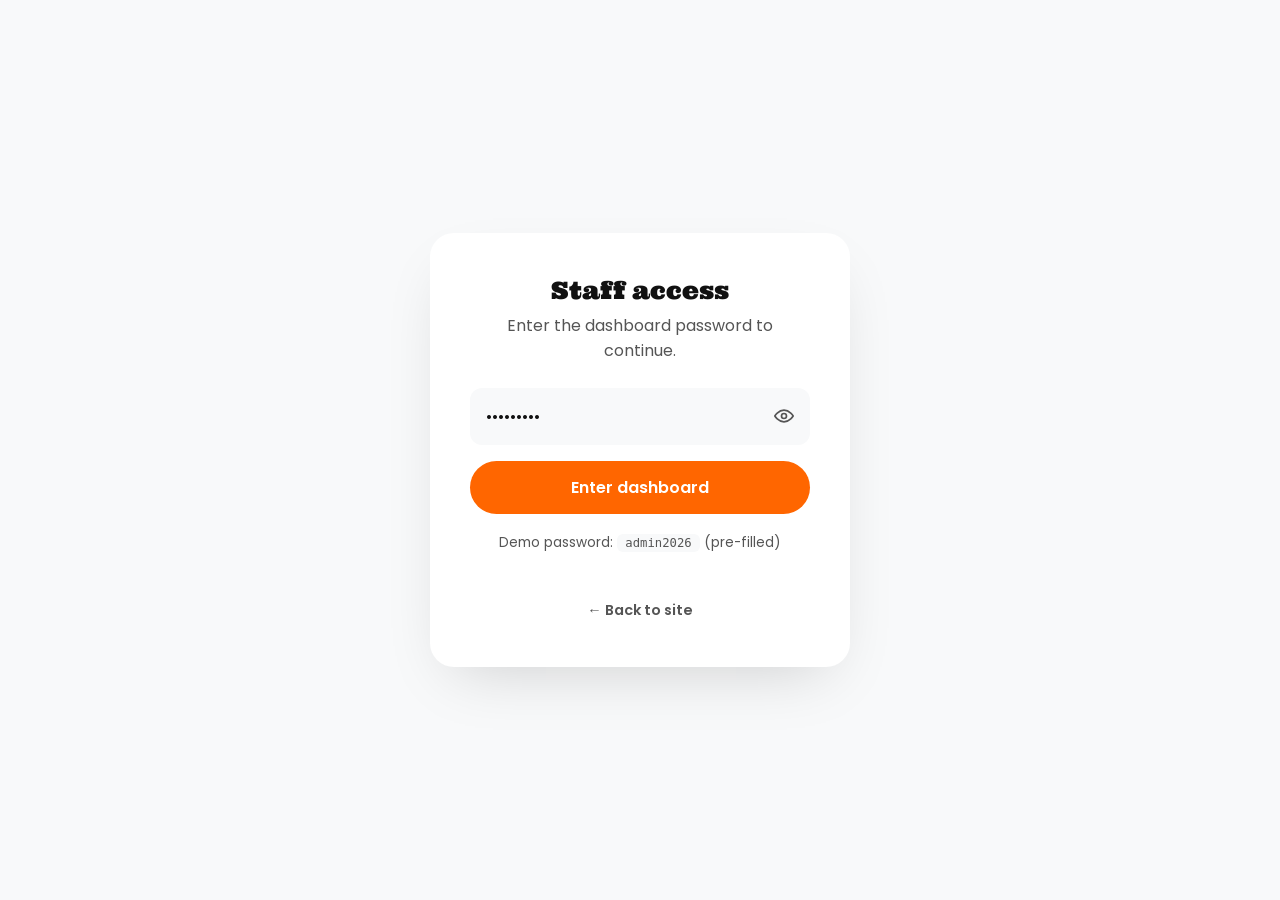
==== admin.html @ 736d75df "Chez Stanley — static resto-bar demo site Storefront (index.html) + staff dashboard (admin.html), pu" ====
<!DOCTYPE html>
<html lang="en">
<head>
    <meta charset="UTF-8">
    <meta name="viewport" content="width=device-width, initial-scale=1.0">
    <title>Chez Stanley · Admin</title>
    <link rel="stylesheet" href="style.css?v=44">
    <link rel="stylesheet" href="admin.css?v=7">
    <link href="https://fonts.googleapis.com/css2?family=Poppins:wght@400;600;700&family=Ultra&display=swap" rel="stylesheet">
</head>
<body class="admin">

    <!-- Login gate -->
    <div id="admin-gate" class="admin-gate">
        <div class="admin-gate-card">
            <h1>Staff access</h1>
            <p>Enter the dashboard password to continue.</p>
            <div class="pass-field">
                <input type="password" id="admin-pass" aria-label="Dashboard password" autocomplete="off" />
                <button type="button" id="admin-pass-toggle" class="pass-toggle" aria-label="Show password" aria-pressed="false">
                    <svg class="icon-eye" viewBox="0 0 24 24" width="20" height="20" fill="none" stroke="currentColor" stroke-width="2" stroke-linecap="round" stroke-linejoin="round" aria-hidden="true">
                        <path d="M1 12s4-7 11-7 11 7 11 7-4 7-11 7-11-7-11-7z" />
                        <circle cx="12" cy="12" r="3" />
                    </svg>
                    <svg class="icon-eye-off hidden" viewBox="0 0 24 24" width="20" height="20" fill="none" stroke="currentColor" stroke-width="2" stroke-linecap="round" stroke-linejoin="round" aria-hidden="true">
                        <path d="M17.94 17.94A10.07 10.07 0 0 1 12 20C5 20 1 12 1 12a18.45 18.45 0 0 1 5.06-5.94M9.9 4.24A9.12 9.12 0 0 1 12 4c7 0 11 8 11 8a18.5 18.5 0 0 1-2.16 3.19m-6.72-1.07a3 3 0 1 1-4.24-4.24" />
                        <line x1="1" y1="1" x2="23" y2="23" />
                    </svg>
                </button>
            </div>
            <button id="admin-enter" class="btn primary-btn full-width">Enter dashboard</button>
            <p id="admin-error" class="admin-error hidden">That password doesn't match. Try again.</p>
            <p class="admin-hint">Demo password: <code>admin2026</code> (pre-filled)</p>
            <a class="admin-back" href="index.html">&larr; Back to site</a>
        </div>
    </div>

    <!-- Dashboard -->
    <div id="admin-app" class="admin-app hidden">
        <header class="admin-header">
            <div class="admin-brand">Chez Stanley <span>Admin</span></div>
            <div class="admin-header-actions">
                <a href="index.html" class="nav-btn">View site</a>
                <button id="admin-logout" class="nav-btn">Log out</button>
            </div>
        </header>

        <main class="admin-main">
            <section class="kpi-row" id="kpi-row"></section>

            <section class="admin-block">
                <div class="admin-block-head">
                    <h2>Orders</h2>
                    <div class="admin-block-actions">
                        <button id="gen-order" class="btn secondary-btn">+ Generate sample order</button>
                    </div>
                </div>
                <div class="orders-board" id="orders-board"></div>
                <p class="board-empty hidden" id="board-empty">No orders yet. Place one on the site, or generate a sample.</p>
            </section>

            <section class="admin-block">
                <div class="admin-block-head">
                    <h2>Reservations</h2>
                    <div class="admin-block-actions">
                        <button id="gen-reservation" class="btn secondary-btn">+ Generate sample booking</button>
                    </div>
                </div>
                <div class="table-wrap">
                    <table class="users-table res-table" id="res-table"></table>
                </div>
                <p class="board-empty hidden" id="res-empty">No reservations yet. Book one from the site, or generate a sample.</p>
            </section>

            <section class="admin-block">
                <div class="admin-block-head">
                    <h2>Loyalty members</h2>
                    <button id="reset-demo" class="btn secondary-btn danger">Reset demo data</button>
                </div>
                <div class="table-wrap">
                    <table class="users-table" id="users-table"></table>
                </div>
                <p class="board-empty hidden" id="users-empty">No members yet. They're created when someone signs in on the site.</p>
            </section>
        </main>
    </div>

    <script src="store.js?v=14"></script>
    <script src="admin.js?v=6"></script>
</body>
</html>
---- style.css ----
:root {
    --primary: #FF6600; /* Orange */
    --primary-hover: #E55C00;
    --bg-color: #FFFFFF;
    --text-color: #111111;
    --bg-secondary: #F8F9FA;
    --text-secondary: #555555;
    --font-main: 'Poppins', sans-serif;        /* body, descriptions, UI */
    --font-display: 'Ultra', 'Georgia', serif; /* h1 / h2 / important phrases */
    --nav-h: 92px;                             /* fixed navbar height (desktop) */
}

* {
    margin: 0;
    padding: 0;
    box-sizing: border-box;
}

/* In-page navigation: ScrollSmoother (script.js) drives the actual smooth scroll
   for anchor clicks; this CSS is the fallback for history / back-forward nav. */
html {
    scroll-behavior: smooth;
    scroll-padding-top: var(--nav-h);
}

@media (max-width: 768px) {
    :root {
        --nav-h: 68px;
    }
}

/* Entrance animations: hide animatable elements before GSAP runs so they never
   flash visible-then-hidden. The <head> inline script adds .gsap; if GSAP fails
   to load, initAnimations() removes it and everything shows normally. */
html.gsap .reveal,
html.gsap .line,
html.gsap .text {
    opacity: 0;
}

body {
    font-family: var(--font-main);
    background-color: var(--bg-color);
    color: var(--text-color);
    line-height: 1.6;
}

/* Typography */
h1, h2, h3 {
    font-weight: 700;
    line-height: 1.2;
}

/* Ultra is a heavy slab display face — h1, h2 and anything marked .display.
   h3 and everything else stays on Poppins (--font-main). */
h1, h2, .display {
    font-family: var(--font-display);
    font-weight: 400; /* Ultra ships a single weight */
    line-height: 1.15;
    letter-spacing: -0.005em;
}

h1 span {
    color: var(--primary);
}

/* ScrollSmoother scaffold: navbar, footer + modals live OUTSIDE #smooth-wrapper
   (transformed content can't hold position:sticky). The wrapper sits ABOVE the
   fixed footer so the page scrolls up and "reveals" the footer underneath. */
#smooth-wrapper {
    overflow: hidden;
    position: relative;
    z-index: 1;
}

#smooth-content {
    padding-top: var(--nav-h);
    padding-bottom: 80vh; /* reveal window — matches the footer height (set exactly in JS) */
}

/* Navbar — fixed (was sticky; sticky breaks inside ScrollSmoother's content) */
.navbar {
    display: flex;
    justify-content: space-between;
    align-items: center;
    padding: 20px 5%;
    position: fixed;
    top: 0;
    left: 0;
    right: 0;
    background-color: var(--bg-color);
    z-index: 100;
}


.nav-brand {
    font-size: 1.5rem;
    font-weight: 700;
}

a.nav-brand {
    display: inline-flex;
    align-items: center;
    text-decoration: none;
    flex-shrink: 0;
}

.nav-brand img {
    height: 52px;
    width: auto;
    display: block;
}

.nav-links {
    display: flex;
    gap: 24px;
    align-items: center;
}

.nav-links a {
    text-decoration: none;
    color: var(--text-color);
    font-weight: 600;
    transition: color 0.2s;
}

.nav-links a:hover {
    color: var(--primary);
}

/* Hamburger menu at EVERY breakpoint. The drawer (About / Gallery / Visit) drops
   as a full-width panel below the navbar; Menu, Sign In and the plate stay inline. */
.nav-toggle {
    display: flex;
    flex-direction: column;
    justify-content: center;
    gap: 5px;
    width: 40px;
    height: 40px;
    padding: 9px;
    background: none;
    border: none;
    cursor: pointer;
}

/* Full-width panel that slides + fades open from under the navbar. Pure CSS so
   it never depends on the JS animation loop. It's always in the DOM; visibility
   is toggled so it can transition (display can't). */
.nav-drawer {
    position: absolute;
    top: 100%;
    left: 0;
    right: 0;
    display: flex;
    flex-direction: column;
    gap: 2px;
    padding: 10px 5% 22px;
    background-color: var(--bg-color);
    box-shadow: 0 22px 28px -16px rgba(0, 0, 0, 0.22);
    z-index: 200;
    opacity: 0;
    visibility: hidden;
    transform: translateY(-14px);
    pointer-events: none;
    transition:
        opacity 0.26s ease,
        transform 0.4s cubic-bezier(0.16, 1, 0.3, 1),
        visibility 0s linear 0.4s;
}

.nav-drawer.open {
    opacity: 1;
    visibility: visible;
    transform: translateY(0);
    pointer-events: auto;
    transition:
        opacity 0.26s ease,
        transform 0.42s cubic-bezier(0.16, 1, 0.3, 1),
        visibility 0s;
}

.nav-drawer a {
    padding: 15px 10px;
    border-radius: 10px;
    font-size: 1.05rem;
    /* staggered rise-in, driven by .open + per-item transition-delay */
    opacity: 0;
    transform: translateY(12px);
    transition: opacity 0.3s ease, transform 0.34s cubic-bezier(0.16, 1, 0.3, 1);
}

.nav-drawer.open a {
    opacity: 1;
    transform: translateY(0);
}

.nav-drawer.open a:nth-child(1) { transition-delay: 0.05s; }
.nav-drawer.open a:nth-child(2) { transition-delay: 0.11s; }
.nav-drawer.open a:nth-child(3) { transition-delay: 0.17s; }
.nav-drawer.open a:nth-child(4) { transition-delay: 0.23s; }

.nav-drawer a:hover {
    background-color: var(--bg-secondary);
}

.nav-toggle span {
    display: block;
    width: 100%;
    height: 2px;
    border-radius: 2px;
    background-color: var(--text-color);
    transition: transform 0.25s ease, opacity 0.2s ease;
}

.nav-toggle.is-open span:nth-child(1) {
    transform: translateY(7px) rotate(45deg);
}

.nav-toggle.is-open span:nth-child(2) {
    opacity: 0;
}

.nav-toggle.is-open span:nth-child(3) {
    transform: translateY(-7px) rotate(-45deg);
}

.nav-btn {
    background: none;
    border: none;
    font-family: var(--font-main);
    font-weight: 600;
    font-size: 1rem;
    cursor: pointer;
}

.orange-btn {
    background-color: var(--primary);
    color: white;
    padding: 8px 16px;
    border-radius: 50px;
}

/* "Your plate" — replaces the shopping-cart button. Icon + count badge. */
.plate-btn {
    position: relative;
    display: flex;
    align-items: center;
    padding: 6px;
    background: none;
    border: none;
    cursor: pointer;
    color: var(--text-color);
    transition: color 0.2s, transform 0.15s;
}

.plate-btn:hover {
    color: var(--primary);
}

.plate-icon {
    width: 30px;
    height: 26px;
    display: block;
}

.plate-count {
    position: absolute;
    top: -4px;
    right: -7px;
    min-width: 18px;
    height: 18px;
    padding: 0 4px;
    display: flex;
    align-items: center;
    justify-content: center;
    background-color: var(--primary);
    color: #fff;
    font-size: 0.68rem;
    font-weight: 700;
    line-height: 1;
    border-radius: 50px;
}

.plate-count.is-empty {
    display: none;
}

/* Buttons */
.btn {
    display: inline-block;
    padding: 14px 28px;
    border-radius: 50px;
    text-decoration: none;
    font-weight: 600;
    font-size: 1rem;
    font-family: var(--font-main); /* <button> doesn't inherit body font */
    text-align: center;
    cursor: pointer;
    border: none;
    transition: background-color 0.2s, transform 0.1s;
}

.btn:active {
    transform: scale(0.98);
}

.primary-btn {
    background-color: var(--primary);
    color: white;
}

.primary-btn:hover {
    background-color: var(--primary-hover);
}

.secondary-btn {
    background-color: var(--bg-secondary);
    color: var(--text-color);
}

.secondary-btn:hover {
    background-color: #EEEEEE;
}

.full-width {
    width: 100%;
}

.mt-4 {
    margin-top: 16px;
}

/* Utility: toggled by JS (auth form vs. dashboard). Needs !important to beat #id selectors. */
.hidden {
    display: none !important;
}

/* Hero Section — background video + dark overlay */
.hero {
    position: relative;
    overflow: hidden;
    min-height: 84vh;
    display: flex;
    align-items: center;
    justify-content: center;
    text-align: center;
    padding: 0 5%;
    background-color: var(--text-color); /* fallback if the video/poster fail */
    color: #fff;
}

.hero-video {
    position: absolute;
    inset: 0;
    width: 100%;
    height: 100%;
    object-fit: cover;
    z-index: 0;
}

.hero-overlay {
    position: absolute;
    inset: 0;
    z-index: 1;
    background:
        linear-gradient(180deg, rgba(18, 11, 6, 0.55) 0%, rgba(18, 11, 6, 0.72) 100%),
        rgba(241, 90, 12, 0.12); /* faint brand warmth */
}

.hero-content {
    position: relative;
    z-index: 2;
    max-width: 820px;
}

.hero h1 {
    font-size: clamp(2rem, 5vw, 3.6rem);
    margin-bottom: 24px;
}

.hero p {
    font-size: 1.2rem;
    color: rgba(255, 255, 255, 0.9);
    margin-bottom: 40px;
}

.hero-actions {
    display: flex;
    gap: 16px;
    justify-content: center;
    flex-wrap: wrap;
}

/* White pill so the secondary CTA reads over the video */
.hero-actions .secondary-btn {
    background-color: #fff;
    color: var(--text-color);
}

.hero-actions .secondary-btn:hover {
    background-color: #fff;
    color: var(--primary);
}

/* Sections — generous vertical rhythm, dialed down per breakpoint */
section {
    padding: 128px 5%;
}

/* Tablet */
@media (max-width: 1024px) {
    section {
        padding: 96px 6%;
    }
}

.about-section {
    background-color: var(--bg-color);
}

.about-container h2, .menu-container h2 {
    font-size: 2rem;
    margin-bottom: 48px;
    text-align: center;
}

.features-grid {
    display: grid;
    grid-template-columns: repeat(auto-fit, minmax(280px, 1fr));
    gap: 40px;
}

.feature-card {
    background-color: var(--bg-secondary);
    padding: 40px;
    border-radius: 24px;
    text-align: left;
}

.feature-card h3 {
    margin-bottom: 16px;
    font-size: 1.5rem;
}

.feature-card p {
    color: var(--text-secondary);
}

/* Menu Grid */
.menu-section {
    background-color: var(--bg-secondary);
}

.menu-grid {
    display: grid;
    grid-template-columns: repeat(auto-fit, minmax(300px, 1fr));
    gap: 32px;
}

.menu-item {
    background-color: var(--bg-color);
    border-radius: 24px;
    overflow: hidden;
    display: flex;
    flex-direction: column;
}

.menu-item-photo {
    aspect-ratio: 4 / 3;
    background-color: var(--bg-secondary);
    display: flex;
    align-items: center;
    justify-content: center;
    padding: 10px;
}

.menu-item-photo img {
    width: 100%;
    height: 100%;
    object-fit: contain;
    display: block;
}

.menu-item-body {
    padding: 26px 28px 28px;
    display: flex;
    flex-direction: column;
    flex-grow: 1;
}

.menu-item h3 {
    font-size: 1.4rem;
    margin-bottom: 8px;
}

.menu-item p {
    color: var(--text-secondary);
    margin-bottom: 22px;
    flex-grow: 1;
}

.menu-item-footer {
    display: flex;
    justify-content: space-between;
    align-items: center;
}

.price {
    font-size: 1.25rem;
    font-weight: 700;
}

/* Modals */
.modal {
    position: fixed;
    top: 0;
    left: 0;
    width: 100%;
    height: 100%;
    background: rgba(0,0,0,0.5);
    display: flex;
    align-items: center;
    justify-content: center;
    z-index: 1000;
}

.modal.hidden {
    display: none;
}

.modal-content {
    background: var(--bg-color);
    padding: 40px;
    border-radius: 24px;
    width: 90%;
    max-width: 500px;
    max-height: 90vh;
    overflow-y: auto;
}

.modal-header {
    display: flex;
    justify-content: space-between;
    align-items: center;
    margin-bottom: 32px;
}

.close-btn {
    background: none;
    border: none;
    font-size: 2rem;
    cursor: pointer;
    color: var(--text-secondary);
}

/* Cart Items */
.cart-items {
    display: flex;
    flex-direction: column;
    gap: 24px;
    margin-bottom: 32px;
}

.cart-item {
    display: flex;
    justify-content: space-between;
    align-items: center;
    background: var(--bg-secondary);
    padding: 16px;
    border-radius: 16px;
}

.cart-item-info {
    display: flex;
    align-items: center;
    gap: 16px;
}

.cart-item-icon {
    font-size: 2rem;
}

.cart-total {
    display: flex;
    justify-content: space-between;
    font-size: 1.5rem;
    font-weight: 700;
    margin-bottom: 32px;
}

.remove-btn {
    color: var(--primary);
    background: none;
    border: none;
    cursor: pointer;
    font-weight: 600;
}

/* Auth Form */
#auth-form-container {
    display: flex;
    flex-direction: column;
    gap: 16px;
}

input,
.reserve-form select {
    width: 100%;
    padding: 16px;
    border: none;
    background-color: var(--bg-secondary);
    border-radius: 12px;
    font-family: var(--font-main);
    font-size: 1rem;
    color: var(--text-color);
}

input:focus,
.reserve-form select:focus {
    outline: 2px solid var(--primary);
}

/* ===== Reserve a table (demo) ===== */
.reserve-form {
    display: flex;
    flex-direction: column;
    gap: 18px;
}

.reserve-row {
    display: grid;
    grid-template-columns: 1fr 1fr;
    gap: 14px;
}

.field {
    display: flex;
    flex-direction: column;
    gap: 8px;
}

.field > span {
    font-weight: 600;
    font-size: 0.85rem;
    color: var(--text-secondary);
}

.stepper {
    display: inline-flex;
    align-items: center;
    gap: 6px;
    background-color: var(--bg-secondary);
    border-radius: 50px;
    padding: 6px;
    width: fit-content;
}

.stepper-btn {
    width: 40px;
    height: 40px;
    border: none;
    border-radius: 50%;
    background-color: var(--bg-color);
    color: var(--text-color);
    font-size: 1.25rem;
    font-weight: 700;
    line-height: 1;
    cursor: pointer;
    transition: background-color 0.15s, color 0.15s;
}

.stepper-btn:hover {
    background-color: var(--primary);
    color: #fff;
}

.stepper-value {
    min-width: 40px;
    text-align: center;
    font-weight: 700;
    font-size: 1.1rem;
}

.reserve-error {
    color: #C0392B;
    font-weight: 600;
    font-size: 0.88rem;
    margin: -4px 0 0;
}

.reserve-note {
    text-align: center;
    color: var(--text-secondary);
    font-size: 0.8rem;
    margin: 4px 0 0;
}

.reserve-success {
    text-align: center;
    padding: 8px 0 0;
}

.reserve-check {
    width: 60px;
    height: 60px;
    margin: 0 auto 16px;
    border-radius: 50%;
    background-color: var(--primary);
    color: #fff;
    font-size: 1.8rem;
    font-weight: 700;
    display: flex;
    align-items: center;
    justify-content: center;
}

.reserve-success h3 {
    font-size: 1.4rem;
    margin-bottom: 10px;
}

.reserve-summary {
    color: var(--text-secondary);
    line-height: 1.6;
    margin-bottom: 8px;
}

.reserve-code {
    font-size: 0.9rem;
    color: var(--text-secondary);
    margin-bottom: 24px;
}

.reserve-code strong {
    color: var(--text-color);
    letter-spacing: 0.5px;
}

@media (max-width: 480px) {
    .reserve-row {
        grid-template-columns: 1fr;
    }
}

.loyalty-card {
    background: var(--primary);
    color: white;
    padding: 32px;
    border-radius: 24px;
    text-align: center;
}

.loyalty-card h2 {
    font-size: 4rem;
}

/* Mobile Polish */
@media (max-width: 768px) {
    .navbar {
        gap: 12px;
        padding: 14px 5%;
    }
    .hero-actions {
        flex-direction: column;
        width: 100%;
    }
    .hero-actions .btn {
        width: 100%;
    }
}
/* Mobile Polish Details */
@media (max-width: 768px) {
    .nav-brand {
        font-size: 1.25rem;
    }
    .nav-brand img {
        height: 40px;
    }
    .nav-links {
        gap: 12px;
        font-size: 0.9rem;
    }
    .nav-links > a,
    .nav-btn {
        white-space: nowrap;
        font-size: 0.9rem;
    }
    .hero {
        padding: 40px 5%;
    }
    section {
        padding: 64px 5%;
    }
    .about-container h2, .menu-container h2 {
        font-size: 1.6rem;
        margin-bottom: 24px;
    }
    .menu-item-body {
        padding: 22px 22px 24px;
    }
    .modal-content {
        padding: 24px;
    }
    .cart-item {
        flex-direction: column;
        align-items: flex-start;
        gap: 16px;
    }
    .cart-item > div:last-child {
        width: 100%;
        justify-content: space-between;
    }
}

/* ===== Bold-orange section with hand-drawn crayon waves ===== */
/* `section.` prefix so it beats the per-section background rules regardless of order */
section.section--crayon {
    position: relative;
    overflow: hidden;
    background-color: #F15A0C; /* stronger orange than --primary */
    color: #fff;
}

.section-crayon {
    position: absolute;
    inset: 0;
    width: 100%;
    height: 100%;
    pointer-events: none;
}

.section--crayon > .menu-container,
.section--crayon > .section-container {
    position: relative;
    z-index: 1;
}

.section--crayon h2 {
    color: #fff;
}

.section--crayon .section-lead {
    color: rgba(255, 255, 255, 0.92);
}

/* Cards on the orange section are white — reset their text off the section's
   white `color` so h3 / price / quotes don't turn invisible. */
.section--crayon .menu-item,
.section--crayon .testimonial-card {
    color: var(--text-color);
}

/* ===== Shared section scaffolding (Gallery / Testimonials / Location) ===== */
.section-container h2 {
    font-size: 2rem;
    text-align: center;
    margin-bottom: 12px;
}

.section-lead {
    text-align: center;
    color: var(--text-secondary);
    font-size: 1.15rem;
    max-width: 640px;
    margin: 0 auto 48px;
}

/* ===== Gallery ===== */
.gallery-section {
    background-color: var(--bg-color);
}

.gallery-grid {
    display: grid;
    grid-template-columns: repeat(3, 1fr);
    grid-auto-rows: 1fr;
    gap: 16px;
}

.gallery-item {
    margin: 0;
    border-radius: 24px;
    overflow: hidden;
    aspect-ratio: 1 / 1;
    background-color: var(--bg-secondary);
}

.gallery-item--feature {
    grid-column: span 2;
    grid-row: span 2;
}

.gallery-item img {
    width: 100%;
    height: 100%;
    object-fit: cover;
    display: block;
    transition: transform 0.4s ease;
}

.gallery-item:hover img {
    transform: scale(1.04);
}

/* ===== Testimonials ===== */
.testimonials-section {
    background-color: var(--bg-secondary);
}

.testimonials-grid {
    display: grid;
    grid-template-columns: repeat(auto-fit, minmax(280px, 1fr));
    gap: 32px;
}

.testimonial-card {
    background-color: var(--bg-color);
    border-radius: 24px;
    padding: 40px;
    margin: 0;
    display: flex;
    flex-direction: column;
    gap: 20px;
}

.testimonial-card p {
    font-size: 1.05rem;
    line-height: 1.6;
    flex-grow: 1;
}

.stars {
    color: var(--primary);
    letter-spacing: 4px;
    font-size: 1rem;
}

.testimonial-card footer {
    display: flex;
    align-items: center;
    gap: 14px;
}

.testimonial-avatar {
    width: 54px;
    height: 54px;
    border-radius: 50%;
    object-fit: cover;
    object-position: center 30%; /* bias toward the face, not the chin/chest */
    flex-shrink: 0;
    display: block;
}

.testimonial-name {
    display: flex;
    flex-direction: column;
    font-weight: 600;
}

.testimonial-name small {
    font-weight: 400;
    color: var(--text-secondary);
    font-size: 0.85rem;
}

/* ===== Location ===== */
.location-section {
    background-color: var(--bg-color);
}

.location-grid {
    display: grid;
    grid-template-columns: 1.4fr 1fr;
    gap: 40px;
    align-items: stretch;
}

.location-map {
    border-radius: 24px;
    overflow: hidden;
    min-height: 380px;
    background-color: var(--bg-secondary);
}

.location-map iframe {
    width: 100%;
    height: 100%;
    min-height: 380px;
    border: 0;
    display: block;
}

.location-details {
    display: flex;
    flex-direction: column;
    gap: 28px;
    justify-content: center;
}

.location-block h3 {
    font-size: 1.1rem;
    margin-bottom: 6px;
}

.location-block p {
    color: var(--text-secondary);
    line-height: 1.7;
}

.location-details .btn {
    align-self: flex-start;
}

/* ===== Footer — fixed, revealed by the page scrolling up over it (+ parallax) ===== */
.site-footer {
    position: fixed;
    left: 0;
    right: 0;
    bottom: 0;
    z-index: 0; /* behind #smooth-wrapper (z-index: 1); revealed as content scrolls up */
    height: 80vh;
    background-color: var(--text-color);
    color: #fff;
    padding: 72px 5% 40px;
    display: flex;
    flex-direction: column;
    justify-content: center;
    overflow: hidden;
}

.footer-inner {
    position: relative;
    z-index: 1;
    display: flex;
    flex-direction: column;
    gap: 48px;
    will-change: transform; /* parallax drift target (see script.js) */
}

.footer-grid {
    display: grid;
    grid-template-columns: 1.6fr 1fr 1fr 1fr;
    gap: 40px;
}

.footer-col {
    display: flex;
    flex-direction: column;
    gap: 12px;
}

.site-footer .nav-brand {
    color: #fff;
    margin-bottom: 4px;
}

.footer-logo {
    height: 84px;
    width: auto;
    max-width: 100%;
    align-self: flex-start; /* stop the flex column from stretching the image */
    object-fit: contain;
    display: block;
    margin-bottom: 8px;
}

.footer-brand p {
    color: rgba(255, 255, 255, 0.65);
    max-width: 320px;
    line-height: 1.6;
}

.footer-col h4 {
    font-size: 0.95rem;
    text-transform: uppercase;
    letter-spacing: 1px;
    color: rgba(255, 255, 255, 0.55);
    margin-bottom: 4px;
}

.footer-col a {
    color: rgba(255, 255, 255, 0.85);
    text-decoration: none;
    transition: color 0.2s;
    width: fit-content;
}

.footer-col a:hover {
    color: var(--primary);
}

.footer-col p {
    color: rgba(255, 255, 255, 0.65);
    line-height: 1.6;
}

.footer-bottom {
    display: flex;
    justify-content: space-between;
    flex-wrap: wrap;
    gap: 8px;
    font-size: 0.85rem;
    color: rgba(255, 255, 255, 0.45);
}

.footer-bottom a {
    color: rgba(255, 255, 255, 0.6);
    text-decoration: underline;
}

/* ===== Mobile polish for the new sections ===== */
@media (max-width: 768px) {
    .section-container h2 {
        font-size: 1.6rem;
        margin-bottom: 8px;
    }
    .section-lead {
        font-size: 1rem;
        margin-bottom: 32px;
    }
    .gallery-grid {
        grid-template-columns: repeat(2, 1fr);
        gap: 12px;
    }
    .gallery-item--feature {
        grid-column: span 2;
        grid-row: auto;
        aspect-ratio: 16 / 10;
    }
    .testimonial-card {
        padding: 28px;
    }
    .location-grid {
        grid-template-columns: 1fr;
        gap: 24px;
    }
    .footer-grid {
        grid-template-columns: 1fr 1fr;
        gap: 32px;
    }
    .footer-brand {
        grid-column: 1 / -1;
    }
    /* On mobile the 80vh fixed "reveal" footer clips its tall stacked content;
       fall back to a normal footer at the end of the page. */
    #smooth-content {
        padding-bottom: 0;
    }
    .site-footer {
        position: static;
        height: auto;
        padding: 80px 5% 40px;
        justify-content: flex-start;
    }
    .footer-inner {
        gap: 36px;
    }
}

@media (max-width: 480px) {
    .gallery-grid {
        grid-template-columns: 1fr;
    }
    .gallery-item,
    .gallery-item--feature {
        aspect-ratio: 16 / 10;
    }
    .gallery-item--feature {
        grid-column: auto;
        grid-row: auto;
    }
    .footer-grid {
        grid-template-columns: 1fr;
    }
}
---- admin.css ----
/* ============================================================================
   admin.css — Chez Stanley staff dashboard
   Reuses tokens, reset, buttons and .hidden from style.css. Same visual
   language as the storefront: Poppins body / Ultra headings, orange + grey,
   rounded cards, no divider lines. Admin-only functional colours below.
   ========================================================================== */

:root {
    --admin-go: #1E9E5A;     /* green — "ready" / redeemed */
    --admin-wait: #E0A500;   /* amber — "preparing" */
    --admin-danger: #C0392B; /* destructive actions only */
}

body.admin {
    background-color: var(--bg-secondary);
    min-height: 100vh;
}

/* The storefront's aggressive section padding must not leak into the admin
   (admin uses bare <section> elements for layout, not full-bleed bands). */
body.admin section {
    padding: 0;
}

/* Ultra display face for headings + brand (same rule as the storefront) */
body.admin h1,
body.admin h2,
.admin-brand {
    font-family: var(--font-display);
    font-weight: 400;
    letter-spacing: -0.005em;
}

/* ---------- Login gate ---------- */
.admin-gate {
    min-height: 100vh;
    display: flex;
    align-items: center;
    justify-content: center;
    padding: 24px;
}

.admin-gate-card {
    background-color: var(--bg-color);
    border-radius: 24px;
    padding: 44px 40px;
    width: 100%;
    max-width: 420px;
    text-align: center;
    box-shadow: 0 24px 60px -24px rgba(0, 0, 0, 0.18);
}

.admin-gate-card h1 {
    font-size: 1.5rem;
    margin-bottom: 8px;
}

.admin-gate-card > p {
    color: var(--text-secondary);
    margin-bottom: 24px;
}

.pass-field {
    position: relative;
    margin-bottom: 16px;
}

.admin-gate-card input {
    width: 100%;
    padding: 16px 52px 16px 16px;
    border: none;
    background-color: var(--bg-secondary);
    border-radius: 12px;
    font-family: var(--font-main);
    font-size: 1rem;
}

.admin-gate-card input:focus {
    outline: 2px solid var(--primary);
}

.pass-toggle {
    position: absolute;
    right: 8px;
    top: 50%;
    transform: translateY(-50%);
    width: 36px;
    height: 36px;
    display: flex;
    align-items: center;
    justify-content: center;
    border: none;
    background: none;
    color: var(--text-secondary);
    cursor: pointer;
    border-radius: 8px;
}

.pass-toggle:hover {
    color: var(--primary);
}

.pass-toggle:focus-visible {
    outline: 2px solid var(--primary);
}

.admin-hint {
    margin-top: 18px;
    font-size: 0.85rem;
    color: var(--text-secondary);
}

.admin-hint code {
    background-color: var(--bg-secondary);
    padding: 2px 8px;
    border-radius: 6px;
    font-size: 0.9em;
}

.admin-error {
    margin-top: 14px;
    color: var(--admin-danger);
    font-weight: 600;
    font-size: 0.9rem;
}

.admin-back {
    display: inline-block;
    margin-top: 22px;
    color: var(--text-secondary);
    text-decoration: none;
    font-weight: 600;
    font-size: 0.9rem;
}

.admin-back:hover {
    color: var(--primary);
}

/* ---------- Shell ---------- */
.admin-header {
    position: sticky;
    top: 0;
    z-index: 50;
    display: flex;
    align-items: center;
    justify-content: space-between;
    padding: 16px 5%;
    background-color: var(--bg-color);
    box-shadow: 0 1px 0 rgba(0, 0, 0, 0.04), 0 8px 24px -16px rgba(0, 0, 0, 0.12);
}

.admin-brand {
    font-size: 1.2rem;
    font-weight: 400;
}

.admin-brand span {
    color: var(--primary);
}

.admin-header-actions {
    display: flex;
    gap: 8px;
}

.admin-header-actions .nav-btn {
    padding: 9px 16px;
    border-radius: 50px;
    background-color: var(--bg-secondary);
    text-decoration: none;
    color: var(--text-color);
    transition: background-color 0.15s, color 0.15s;
}

.admin-header-actions .nav-btn:hover {
    background-color: #ECEEF0;
    color: var(--primary);
}

.admin-main {
    max-width: 1180px;
    margin: 0 auto;
    padding: 44px 5% 100px;
}

/* ---------- KPIs ---------- */
.kpi-row {
    display: grid;
    grid-template-columns: repeat(6, 1fr);
    gap: 14px;
    margin-bottom: 48px;
}

.kpi {
    background-color: var(--bg-color);
    border-radius: 16px;
    padding: 20px;
    min-height: 96px;
    display: flex;
    flex-direction: column;
    justify-content: center;
}

.kpi-value {
    font-size: 1.7rem;
    font-weight: 700;
    line-height: 1.05;
    letter-spacing: -0.01em;
}

.kpi-label {
    margin-top: 6px;
    color: var(--text-secondary);
    font-size: 0.8rem;
    white-space: nowrap;
}

/* ---------- Blocks ---------- */
.admin-block {
    margin-bottom: 56px;
}

.admin-block:last-child {
    margin-bottom: 0;
}

.admin-block-head {
    display: flex;
    align-items: center;
    justify-content: space-between;
    flex-wrap: wrap;
    gap: 12px;
    margin-bottom: 20px;
}

.admin-block-head h2 {
    font-size: 1.35rem;
}

.admin-block-actions {
    display: flex;
    gap: 10px;
}

.admin-block .btn {
    padding: 10px 18px;
    font-size: 0.88rem;
}

.btn.danger {
    color: var(--admin-danger);
    background-color: transparent;
}

.btn.danger:hover {
    background-color: rgba(192, 57, 43, 0.08);
}

/* ---------- Orders board ---------- */
.orders-board {
    display: grid;
    grid-template-columns: repeat(4, 1fr);
    gap: 14px;
    align-items: start;
}

.board-col {
    background-color: var(--bg-color);
    border-radius: 18px;
    padding: 14px;
    min-height: 88px;
}

.board-col-head {
    display: flex;
    align-items: center;
    justify-content: space-between;
    margin-bottom: 12px;
    padding: 0 2px;
}

.board-col-title {
    display: flex;
    align-items: center;
    gap: 8px;
    font-weight: 700;
    font-size: 0.9rem;
}

.board-col-title .dot {
    width: 8px;
    height: 8px;
    border-radius: 50%;
    background-color: var(--text-secondary);
    flex-shrink: 0;
}

.board-col[data-status="preparing"] .dot { background-color: var(--admin-wait); }
.board-col[data-status="ready"] .dot { background-color: var(--admin-go); }
.board-col[data-status="delivered"] .dot { background-color: var(--primary); }

.board-col-count {
    min-width: 22px;
    height: 22px;
    display: inline-flex;
    align-items: center;
    justify-content: center;
    background-color: var(--bg-secondary);
    border-radius: 50px;
    padding: 0 7px;
    font-size: 0.78rem;
    font-weight: 600;
    color: var(--text-secondary);
}

.board-col-body {
    display: flex;
    flex-direction: column;
    gap: 10px;
}

.board-col-empty {
    color: var(--text-secondary);
    text-align: center;
    padding: 12px 0;
    font-size: 0.9rem;
}

.order-card {
    position: relative;
    background-color: var(--bg-secondary);
    border-radius: 12px;
    padding: 14px 14px 12px;
    transition: transform 0.12s ease, box-shadow 0.12s ease;
}

.order-card:hover {
    transform: translateY(-1px);
    box-shadow: 0 10px 22px -14px rgba(0, 0, 0, 0.25);
}

.order-cancel {
    position: absolute;
    top: 8px;
    right: 8px;
    width: 22px;
    height: 22px;
    display: flex;
    align-items: center;
    justify-content: center;
    border: none;
    background: none;
    color: var(--text-secondary);
    font-size: 1.1rem;
    line-height: 1;
    border-radius: 6px;
    cursor: pointer;
    opacity: 0;
    transition: opacity 0.12s, color 0.12s, background-color 0.12s;
}

.order-card:hover .order-cancel {
    opacity: 1;
}

.order-cancel:hover {
    color: var(--admin-danger);
    background-color: rgba(192, 57, 43, 0.1);
}

.order-card-top {
    display: flex;
    justify-content: space-between;
    align-items: baseline;
    gap: 8px;
    padding-right: 18px;
}

.order-id {
    font-weight: 700;
    font-size: 0.72rem;
    letter-spacing: 0.5px;
    color: var(--text-secondary);
    white-space: nowrap;
}

.order-time {
    color: var(--text-secondary);
    font-size: 0.72rem;
    white-space: nowrap;
}

.order-customer {
    font-weight: 600;
    font-size: 0.95rem;
    margin: 8px 0 4px;
}

.order-items {
    color: var(--text-secondary);
    font-size: 0.82rem;
    line-height: 1.55;
    margin-bottom: 12px;
}

.order-meta {
    display: flex;
    align-items: baseline;
    justify-content: space-between;
    gap: 8px;
    margin-bottom: 12px;
}

.order-total {
    font-weight: 700;
    font-size: 0.95rem;
}

.order-qty {
    font-size: 0.75rem;
    color: var(--text-secondary);
}

.order-advance {
    width: 100%;
    border: none;
    background-color: var(--primary);
    color: #fff;
    font-family: var(--font-main);
    font-weight: 600;
    font-size: 0.8rem;
    padding: 9px 10px;
    border-radius: 9px;
    cursor: pointer;
    transition: background-color 0.15s;
}

.order-advance:hover {
    background-color: var(--primary-hover);
}

.order-done {
    display: block;
    text-align: center;
    font-size: 0.78rem;
    font-weight: 600;
    color: var(--admin-go);
    padding: 6px 0 2px;
}

.order-card.is-delivered {
    opacity: 0.62;
}

.order-card.is-delivered:hover {
    opacity: 1;
    transform: none;
    box-shadow: none;
}

/* ---------- Users table ---------- */
.table-wrap {
    overflow-x: auto;
    background-color: var(--bg-color);
    border-radius: 18px;
    padding: 6px;
}

.users-table {
    width: 100%;
    border-collapse: collapse;
    font-size: 0.9rem;
    min-width: 620px;
}

.users-table th,
.users-table td {
    text-align: left;
    padding: 13px 14px;
    vertical-align: middle;
}

.users-table th:first-child,
.users-table td:first-child {
    padding-left: 16px;
}

.users-table th:last-child,
.users-table td:last-child {
    padding-right: 16px;
}

.users-table th {
    color: var(--text-secondary);
    font-weight: 600;
    font-size: 0.72rem;
    text-transform: uppercase;
    letter-spacing: 0.6px;
}

.users-table tbody tr {
    transition: background-color 0.12s;
}

.users-table tbody tr:nth-child(even) {
    background-color: var(--bg-secondary);
}

.users-table tbody tr:hover {
    background-color: rgba(255, 102, 0, 0.06);
}

.users-table tbody td:first-child {
    border-top-left-radius: 10px;
    border-bottom-left-radius: 10px;
}

.users-table tbody td:last-child {
    border-top-right-radius: 10px;
    border-bottom-right-radius: 10px;
}

.u-name {
    display: flex;
    align-items: center;
    gap: 10px;
    font-weight: 600;
    white-space: nowrap;
}

.u-avatar {
    width: 30px;
    height: 30px;
    flex-shrink: 0;
    border-radius: 50%;
    background-color: var(--primary);
    color: #fff;
    font-size: 0.72rem;
    font-weight: 700;
    display: inline-flex;
    align-items: center;
    justify-content: center;
}

.u-email {
    color: var(--text-secondary);
    font-size: 0.85rem;
    word-break: break-all;
}

.u-joined {
    color: var(--text-secondary);
    white-space: nowrap;
}

.users-table .num {
    font-weight: 700;
}

.u-action {
    text-align: right;
    white-space: nowrap;
}

.pill {
    display: inline-block;
    padding: 3px 11px;
    border-radius: 50px;
    font-size: 0.76rem;
    font-weight: 600;
    white-space: nowrap;
}

.pill.redeemed {
    background-color: rgba(30, 158, 90, 0.14);
    color: var(--admin-go);
}

.pill.pending {
    background-color: var(--bg-secondary);
    color: var(--text-secondary);
}

.users-table tbody tr:nth-child(even) .pill.pending {
    background-color: #ECEEF0;
}

.redeem-btn {
    border: none;
    background-color: var(--primary);
    color: #fff;
    font-family: var(--font-main);
    font-weight: 600;
    font-size: 0.8rem;
    padding: 8px 16px;
    border-radius: 50px;
    cursor: pointer;
    transition: background-color 0.15s;
}

.redeem-btn:hover:not(:disabled) {
    background-color: var(--primary-hover);
}

.redeem-btn:disabled {
    background-color: var(--bg-secondary);
    color: var(--text-secondary);
    cursor: default;
}

/* ---------- Reservations table ---------- */
.res-when {
    white-space: nowrap;
}

.res-when strong {
    display: block;
    font-weight: 700;
}

.res-when span {
    color: var(--text-secondary);
    font-size: 0.82rem;
}

.pill.res-booked {
    background-color: rgba(255, 102, 0, 0.12);
    color: var(--primary);
}

.pill.res-seated {
    background-color: rgba(30, 158, 90, 0.14);
    color: var(--admin-go);
}

.pill.res-cancelled {
    background-color: var(--bg-secondary);
    color: var(--text-secondary);
}

.res-table tbody tr.is-off {
    opacity: 0.5;
}

.order-cancel-inline {
    width: 30px;
    height: 30px;
    margin-left: 6px;
    border: none;
    background: none;
    color: var(--text-secondary);
    font-size: 1.2rem;
    line-height: 1;
    border-radius: 50%;
    cursor: pointer;
    vertical-align: middle;
    transition: color 0.12s, background-color 0.12s;
}

.order-cancel-inline:hover {
    color: var(--admin-danger);
    background-color: rgba(192, 57, 43, 0.1);
}

/* ---------- Empty states ---------- */
.board-empty {
    color: var(--text-secondary);
    text-align: center;
    background-color: var(--bg-color);
    border-radius: 18px;
    padding: 40px 24px;
    font-size: 0.92rem;
}

/* ---------- Responsive ---------- */
@media (max-width: 1024px) {
    .kpi-row {
        grid-template-columns: repeat(3, 1fr);
    }
    .orders-board {
        grid-template-columns: none;
        grid-auto-flow: column;
        grid-auto-columns: minmax(240px, 72%);
        overflow-x: auto;
        scroll-snap-type: x proximity;
        padding-bottom: 8px;
    }
    .board-col {
        scroll-snap-align: start;
    }
}

@media (max-width: 680px) {
    .admin-main {
        padding: 28px 5% 72px;
    }
    .admin-header {
        padding: 14px 5%;
        gap: 12px;
    }
    .admin-brand {
        font-size: 1rem;
    }
    .admin-brand span {
        display: none; /* the page title already reads "Admin" */
    }
    .admin-header-actions .nav-btn {
        padding: 8px 13px;
        font-size: 0.85rem;
    }
    .kpi-row {
        grid-template-columns: repeat(2, 1fr);
        gap: 12px;
        margin-bottom: 36px;
    }
    .kpi {
        min-height: 0;
        padding: 16px;
    }
    .kpi-value {
        font-size: 1.5rem;
    }
    .orders-board {
        grid-auto-columns: 86%;
    }
    .admin-block {
        margin-bottom: 44px;
    }
    .admin-block-head {
        margin-bottom: 16px;
    }
}
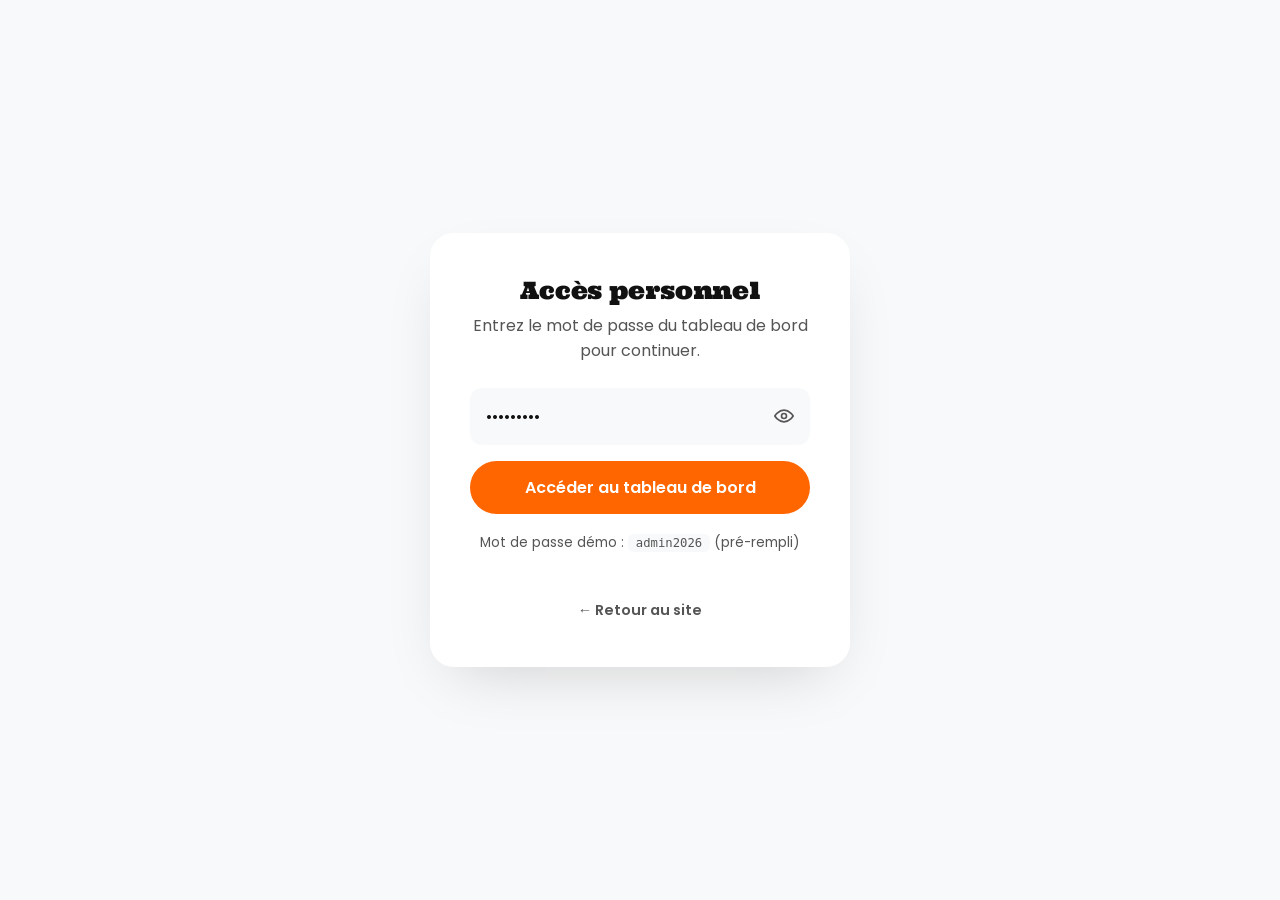
==== commit 119479e7: "Traduire tout le site en français (Québec) Storefront + admin passent de l'anglais au français québé" ====
--- a/admin.html
+++ b/admin.html
@@ -1,10 +1,10 @@
 <!DOCTYPE html>
-<html lang="en">
+<html lang="fr">
 <head>
     <meta charset="UTF-8">
     <meta name="viewport" content="width=device-width, initial-scale=1.0">
     <title>Chez Stanley · Admin</title>
-    <link rel="stylesheet" href="style.css?v=44">
+    <link rel="stylesheet" href="style.css?v=47">
     <link rel="stylesheet" href="admin.css?v=7">
     <link href="https://fonts.googleapis.com/css2?family=Poppins:wght@400;600;700&family=Ultra&display=swap" rel="stylesheet">
 </head>
@@ -13,11 +13,11 @@
     <!-- Login gate -->
     <div id="admin-gate" class="admin-gate">
         <div class="admin-gate-card">
-            <h1>Staff access</h1>
-            <p>Enter the dashboard password to continue.</p>
+            <h1>Accès personnel</h1>
+            <p>Entrez le mot de passe du tableau de bord pour continuer.</p>
             <div class="pass-field">
-                <input type="password" id="admin-pass" aria-label="Dashboard password" autocomplete="off" />
-                <button type="button" id="admin-pass-toggle" class="pass-toggle" aria-label="Show password" aria-pressed="false">
+                <input type="password" id="admin-pass" aria-label="Mot de passe du tableau de bord" autocomplete="off" />
+                <button type="button" id="admin-pass-toggle" class="pass-toggle" aria-label="Afficher le mot de passe" aria-pressed="false">
                     <svg class="icon-eye" viewBox="0 0 24 24" width="20" height="20" fill="none" stroke="currentColor" stroke-width="2" stroke-linecap="round" stroke-linejoin="round" aria-hidden="true">
                         <path d="M1 12s4-7 11-7 11 7 11 7-4 7-11 7-11-7-11-7z" />
                         <circle cx="12" cy="12" r="3" />
@@ -28,10 +28,10 @@
                     </svg>
                 </button>
             </div>
-            <button id="admin-enter" class="btn primary-btn full-width">Enter dashboard</button>
-            <p id="admin-error" class="admin-error hidden">That password doesn't match. Try again.</p>
-            <p class="admin-hint">Demo password: <code>admin2026</code> (pre-filled)</p>
-            <a class="admin-back" href="index.html">&larr; Back to site</a>
+            <button id="admin-enter" class="btn primary-btn full-width">Accéder au tableau de bord</button>
+            <p id="admin-error" class="admin-error hidden">Mot de passe incorrect. Réessayez.</p>
+            <p class="admin-hint">Mot de passe démo : <code>admin2026</code> (pré-rempli)</p>
+            <a class="admin-back" href="index.html">&larr; Retour au site</a>
         </div>
     </div>
 
@@ -40,8 +40,8 @@
         <header class="admin-header">
             <div class="admin-brand">Chez Stanley <span>Admin</span></div>
             <div class="admin-header-actions">
-                <a href="index.html" class="nav-btn">View site</a>
-                <button id="admin-logout" class="nav-btn">Log out</button>
+                <a href="index.html" class="nav-btn">Voir le site</a>
+                <button id="admin-logout" class="nav-btn">Déconnexion</button>
             </div>
         </header>
 
@@ -50,42 +50,42 @@
 
             <section class="admin-block">
                 <div class="admin-block-head">
-                    <h2>Orders</h2>
+                    <h2>Commandes</h2>
                     <div class="admin-block-actions">
-                        <button id="gen-order" class="btn secondary-btn">+ Generate sample order</button>
+                        <button id="gen-order" class="btn secondary-btn">+ Générer une commande test</button>
                     </div>
                 </div>
                 <div class="orders-board" id="orders-board"></div>
-                <p class="board-empty hidden" id="board-empty">No orders yet. Place one on the site, or generate a sample.</p>
+                <p class="board-empty hidden" id="board-empty">Aucune commande pour l'instant. Passez-en une sur le site ou générez un exemple.</p>
             </section>
 
             <section class="admin-block">
                 <div class="admin-block-head">
-                    <h2>Reservations</h2>
+                    <h2>Réservations</h2>
                     <div class="admin-block-actions">
-                        <button id="gen-reservation" class="btn secondary-btn">+ Generate sample booking</button>
+                        <button id="gen-reservation" class="btn secondary-btn">+ Générer une réservation test</button>
                     </div>
                 </div>
                 <div class="table-wrap">
                     <table class="users-table res-table" id="res-table"></table>
                 </div>
-                <p class="board-empty hidden" id="res-empty">No reservations yet. Book one from the site, or generate a sample.</p>
+                <p class="board-empty hidden" id="res-empty">Aucune réservation pour l'instant. Réservez depuis le site ou générez un exemple.</p>
             </section>
 
             <section class="admin-block">
                 <div class="admin-block-head">
-                    <h2>Loyalty members</h2>
-                    <button id="reset-demo" class="btn secondary-btn danger">Reset demo data</button>
+                    <h2>Membres fidélité</h2>
+                    <button id="reset-demo" class="btn secondary-btn danger">Réinitialiser les données démo</button>
                 </div>
                 <div class="table-wrap">
                     <table class="users-table" id="users-table"></table>
                 </div>
-                <p class="board-empty hidden" id="users-empty">No members yet. They're created when someone signs in on the site.</p>
+                <p class="board-empty hidden" id="users-empty">Aucun membre pour l'instant. Ils sont créés quand quelqu'un se connecte sur le site.</p>
             </section>
         </main>
     </div>
 
-    <script src="store.js?v=14"></script>
-    <script src="admin.js?v=6"></script>
+    <script src="store.js?v=15"></script>
+    <script src="admin.js?v=7"></script>
 </body>
 </html>
--- a/style.css
+++ b/style.css
@@ -32,7 +32,6 @@
 /* Entrance animations: hide animatable elements before GSAP runs so they never
    flash visible-then-hidden. The <head> inline script adds .gsap; if GSAP fails
    to load, initAnimations() removes it and everything shows normally. */
-html.gsap .reveal,
 html.gsap .line,
 html.gsap .text {
     opacity: 0;
@@ -64,18 +63,16 @@
     color: var(--primary);
 }
 
-/* ScrollSmoother scaffold: navbar, footer + modals live OUTSIDE #smooth-wrapper
-   (transformed content can't hold position:sticky). The wrapper sits ABOVE the
-   fixed footer so the page scrolls up and "reveals" the footer underneath. */
+/* ScrollSmoother scaffold: navbar + modals live OUTSIDE #smooth-wrapper
+   (transformed content can't hold position:sticky). The footer is a normal
+   in-flow element at the end of #smooth-content. */
 #smooth-wrapper {
     overflow: hidden;
     position: relative;
-    z-index: 1;
 }
 
 #smooth-content {
     padding-top: var(--nav-h);
-    padding-bottom: 80vh; /* reveal window — matches the footer height (set exactly in JS) */
 }
 
 /* Navbar — fixed (was sticky; sticky breaks inside ScrollSmoother's content) */
@@ -812,21 +809,26 @@
     }
 }
 
-/* ===== Bold-orange section with hand-drawn crayon waves ===== */
-/* `section.` prefix so it beats the per-section background rules regardless of order */
+/* ===== Bold-orange section with hand-drawn crayon wave ===== */
+/* `section.` prefix so it beats the per-section background rules regardless of order.
+   The crayon squiggle is a pre-rendered PNG (baked from the old SVG filter —
+   feTurbulence on scroll was janky on mobile). */
 section.section--crayon {
     position: relative;
     overflow: hidden;
     background-color: #F15A0C; /* stronger orange than --primary */
+    background-repeat: no-repeat;
+    background-position: center;
+    background-size: cover;
     color: #fff;
 }
 
-.section-crayon {
-    position: absolute;
-    inset: 0;
-    width: 100%;
-    height: 100%;
-    pointer-events: none;
+#menu.section--crayon {
+    background-image: url("images/crayon-menu.png?v=1");
+}
+
+#testimonials.section--crayon {
+    background-image: url("images/crayon-testimonials.png?v=1");
 }
 
 .section--crayon > .menu-container,
@@ -1011,30 +1013,19 @@
     align-self: flex-start;
 }
 
-/* ===== Footer — fixed, revealed by the page scrolling up over it (+ parallax) ===== */
+/* ===== Footer — normal, in-flow at the end of the page ===== */
 .site-footer {
-    position: fixed;
-    left: 0;
-    right: 0;
-    bottom: 0;
-    z-index: 0; /* behind #smooth-wrapper (z-index: 1); revealed as content scrolls up */
-    height: 80vh;
     background-color: var(--text-color);
     color: #fff;
-    padding: 72px 5% 40px;
-    display: flex;
-    flex-direction: column;
-    justify-content: center;
-    overflow: hidden;
+    padding: 96px 5% 44px;
+    display: flex;
+    flex-direction: column;
 }
 
 .footer-inner {
-    position: relative;
-    z-index: 1;
     display: flex;
     flex-direction: column;
     gap: 48px;
-    will-change: transform; /* parallax drift target (see script.js) */
 }
 
 .footer-grid {
@@ -1141,16 +1132,8 @@
     .footer-brand {
         grid-column: 1 / -1;
     }
-    /* On mobile the 80vh fixed "reveal" footer clips its tall stacked content;
-       fall back to a normal footer at the end of the page. */
-    #smooth-content {
-        padding-bottom: 0;
-    }
     .site-footer {
-        position: static;
-        height: auto;
-        padding: 80px 5% 40px;
-        justify-content: flex-start;
+        padding: 72px 5% 40px;
     }
     .footer-inner {
         gap: 36px;
@@ -1169,7 +1152,9 @@
         grid-column: auto;
         grid-row: auto;
     }
+    /* keep the footer link groups two-up even on narrow phones */
     .footer-grid {
-        grid-template-columns: 1fr;
-    }
-}
+        grid-template-columns: 1fr 1fr;
+        gap: 24px 20px;
+    }
+}
